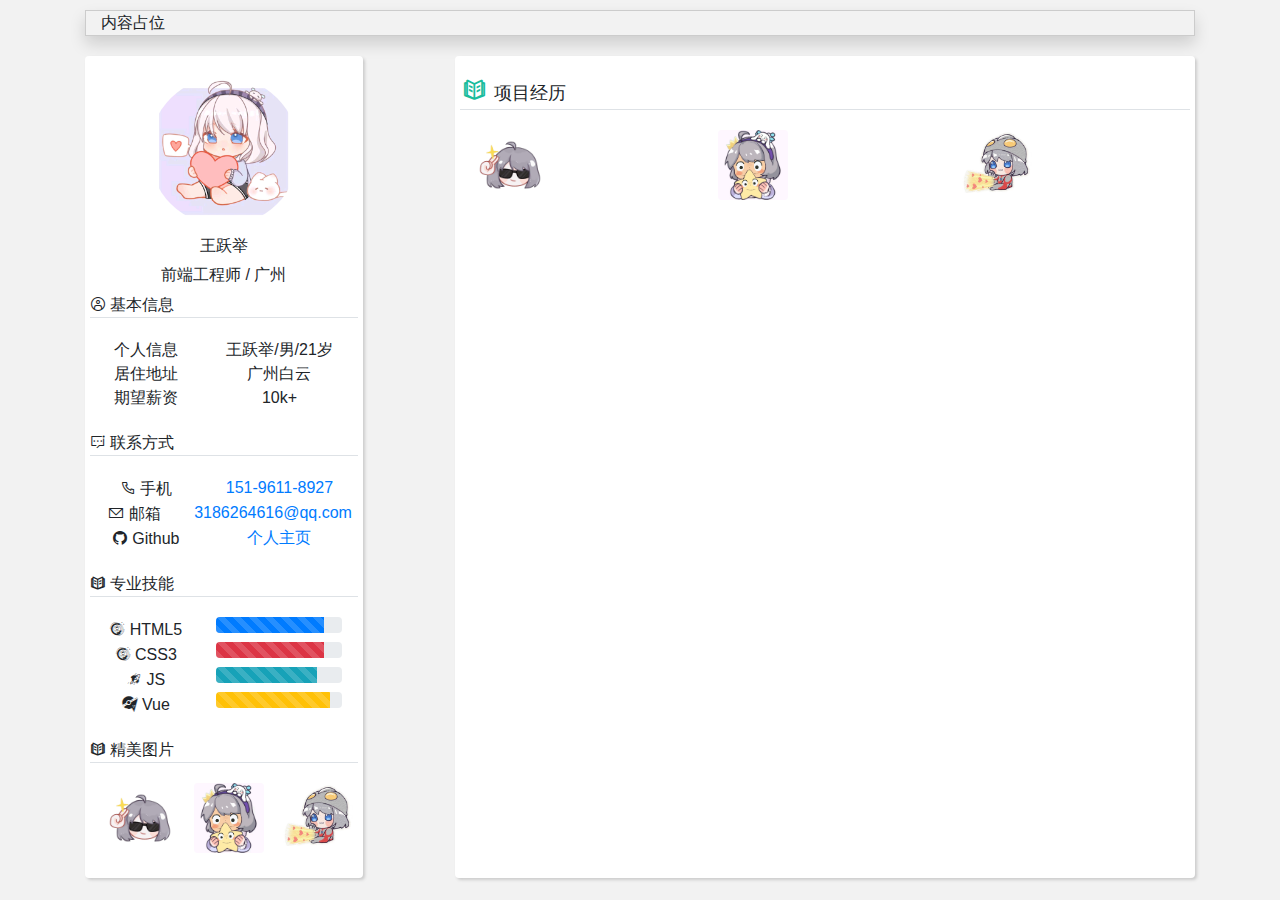
==== index.html @ c23f08d8 "第一次的简历提交" ====
<!DOCTYPE html>
<html lang="en">

<head>
    <meta charset="UTF-8">
    <meta http-equiv="X-UA-Compatible" content="IE=edge">
    <meta name="viewport" content="width=device-width, initial-scale=1.0">
    <title>在线简历</title>
    <link rel="stylesheet" href="./css/bootstrap.min.css">
    <link rel="stylesheet" href="./font/iconfont.css">
    <style>
        body {
            background-color: #f2f2f2;
        }

        .padding {
            padding: 5px;
        }

        .margin-top {
            margin-top: 10px;
        }

        .row {
            height: auto;
            margin: 20px 0;
        }

        .content {
            background-color: #fff;
            box-shadow: 2px 2px 3px #ccc;
        }

        .logo {
            width: 150px;
            height: 150px;
        }

        .demo {
            width: 70px;
            height: 70px;
        }

        .nav-title {
            font-size: 18px;
        }

        .nav-title > .iconfont {
            font-size: 25px;
            color: #1abc9c;
            padding: 2px;
        }
    </style>
</head>

<body>
    <div class="container">

        <div class="container margin-top shadow" style="border:1px solid #ccc">
            <span>内容占位</span>
        </div>

        <div class="row">
            <div class="col-lg-3 mr-auto content rounded padding text-center">
                <div class="padding">
                    <img class="logo rounded-circle margin-top" src="./image/logo.jpg" alt="logo">
                    <h6 class="margin-top">王跃举</h6>
                    <span>前端工程师 / 广州</span>
                </div>

                <div>
                    <span class="text-left border-bottom d-block">
                        <span class="iconfont icon-icon-test3"></span>
                        基本信息
                    </span>
                    <div class="row">
                        <div class="col-5">个人信息</div>
                        <div class="col-7">王跃举/男/21岁</div>

                        <div class="col-5">居住地址</div>
                        <div class="col-7">广州白云</div>

                        <div class="col-5">期望薪资</div>
                        <div class="col-7">10k+</div>
                    </div>
                </div>

                <div>
                    <span class="text-left border-bottom d-block">
                        <span class="iconfont icon-icon-test"></span>
                        联系方式
                    </span>
                    <div class="row">
                        <div class="col-5">
                            <span class="iconfont icon-icon-test1"></span>
                            手机
                        </div>
                        <div class="col-7">
                            <a href="javascript:;">151-9611-8927</a>
                        </div>

                        <div class="col-4">
                            <span class="iconfont icon-icon-test2"></span>
                            邮箱
                        </div>
                        <div class="col-8">
                            <a href="javascript:;">3186264616@qq.com</a>
                        </div>

                        <div class="col-5">
                            <span class="iconfont icon-icon-test4"></span>
                            Github
                        </div>
                        <div class="col-7">
                            <a href="https://github.com/wangyueju">个人主页</a>
                        </div>
                    </div>
                </div>

                <div>
                    <span class="text-left border-bottom d-block">
                        <span class="iconfont icon-zhuanyezhishijineng"></span>
                        专业技能
                    </span>
                    <div class="row">
                        <div class="col-5"><span class="iconfont icon-gerenjineng"></span>
                            HTML5
                        </div>
                        <div class="col-7">
                            <div class="progress">
                                <div class="progress-bar progress-bar-striped progress-bar-animated"
                                    style="width: 85%;"></div>
                            </div>
                        </div>

                        <div class="col-5"><span class="iconfont icon-gerenjineng"></span>
                            CSS3
                        </div>
                        <div class="col-7">
                            <div class="progress">
                                <div class="bg-danger progress-bar progress-bar-striped progress-bar-animated"
                                    style="width: 85%;"></div>
                            </div>
                        </div>

                        <div class="col-5"><span class="iconfont icon-jinengtisheng-01"></span>
                            JS
                        </div>
                        <div class="col-7">
                            <div class="progress">
                                <div class="bg-info progress-bar progress-bar-striped progress-bar-animated"
                                    style="width: 80%;"></div>
                            </div>
                        </div>

                        <div class="col-5"><span class="iconfont icon-instinct-"></span>
                            Vue
                        </div>
                        <div class="col-7">
                            <div class="progress">
                                <div class="bg-warning progress-bar progress-bar-striped progress-bar-animated"
                                    style="width: 90%;"></div>
                            </div>
                        </div>
                    </div>
                </div>

                <div>
                    <span class="text-left border-bottom d-block">
                        <span class="iconfont icon-zhuanyezhishijineng"></span>
                        精美图片
                    </span>
                    <div class="row">
                        <div class="col-4">
                            <img class="demo rounded" src="./image/o.jpg" alt="img">
                        </div>
                        <div class="col-4">
                            <img class="demo rounded" src="./image/i.jpg" alt="img">
                        </div>
                        <div class="col-4">
                            <img class="demo rounded" src="./image/r.jpg" alt="img">
                        </div>
                    </div>
                </div>

            </div>


            <div class="col-lg-8 content rounded padding">
                <div>
                    <span class="text-left border-bottom d-block margin-top nav-title">
                        <span class="iconfont icon-zhuanyezhishijineng"></span>
                        项目经历
                    </span>
                    <div class="row">
                        <div class="col-4">
                            <img class="demo rounded" src="./image/o.jpg" alt="img">
                        </div>
                        <div class="col-4">
                            <img class="demo rounded" src="./image/i.jpg" alt="img">
                        </div>
                        <div class="col-4">
                            <img class="demo rounded" src="./image/r.jpg" alt="img">
                        </div>
                    </div>
                </div>
            </div>
        </div>
    </div>

    <script src="./js/jquery-3.6.0.min.js"></script>
    <script src="./js/bootstrap.min.js"></script>
</body>

</html>
---- font/iconfont.css ----
@font-face {
  font-family: "iconfont"; /* Project id 3654201 */
  src: url('iconfont.woff2?t=1663405766063') format('woff2'),
       url('iconfont.woff?t=1663405766063') format('woff'),
       url('iconfont.ttf?t=1663405766063') format('truetype');
}

.iconfont {
  font-family: "iconfont" !important;
  font-size: 16px;
  font-style: normal;
  -webkit-font-smoothing: antialiased;
  -moz-osx-font-smoothing: grayscale;
}

.icon-instinct-:before {
  content: "\e6c0";
}

.icon-zhuanyezhishijineng:before {
  content: "\e7b6";
}

.icon-icon-test:before {
  content: "\e636";
}

.icon-icon-test1:before {
  content: "\e643";
}

.icon-icon-test2:before {
  content: "\e64b";
}

.icon-icon-test3:before {
  content: "\e64d";
}

.icon-icon-test4:before {
  content: "\e65e";
}

.icon-gerenjineng:before {
  content: "\e612";
}

.icon-jinengtisheng-01:before {
  content: "\e62c";
}
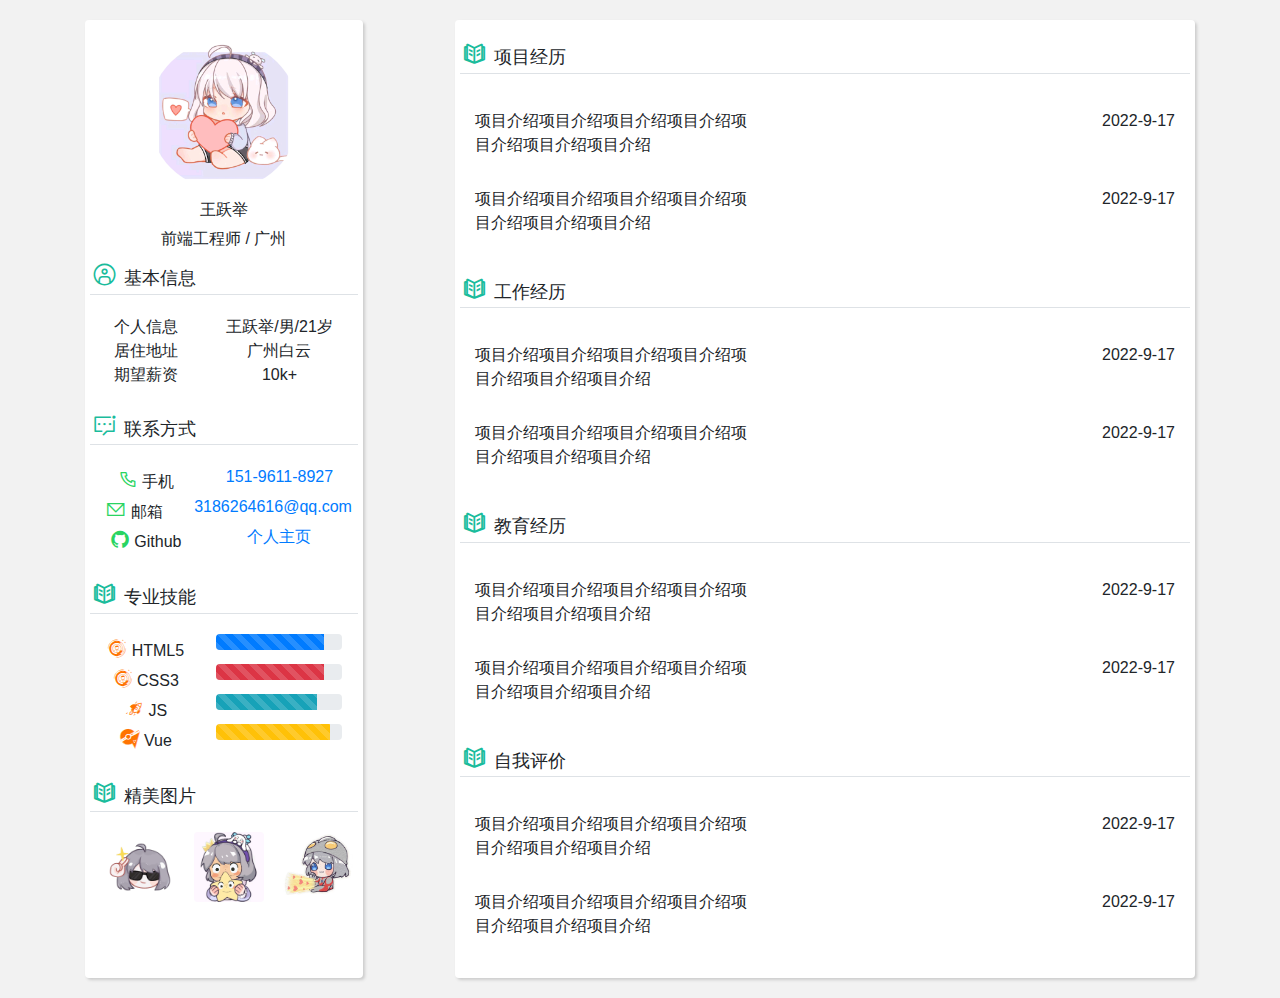
==== commit fc356984: "提交第一次完成的简历" ====
--- a/index.html
+++ b/index.html
@@ -8,6 +8,7 @@
     <title>在线简历</title>
     <link rel="stylesheet" href="./css/bootstrap.min.css">
     <link rel="stylesheet" href="./font/iconfont.css">
+    <meta name="viewport" content="width=device-width, initial-scale=1, shrink-to-fit=no">
     <style>
         body {
             background-color: #f2f2f2;
@@ -26,6 +27,10 @@
             margin: 20px 0;
         }
 
+        .row>.c {
+            padding: 15px;
+        }
+
         .content {
             background-color: #fff;
             box-shadow: 2px 2px 3px #ccc;
@@ -45,20 +50,36 @@
             font-size: 18px;
         }
 
-        .nav-title > .iconfont {
+        .nav-title>.iconfont {
             font-size: 25px;
             color: #1abc9c;
             padding: 2px;
         }
+
+        .iconfont-two {
+            font-size: 20px;
+            color: rgb(41, 212, 98);
+        }
+
+        .iconfont-three {
+            font-size: 20px;
+            color: rgb(255, 115, 0);
+        }
+
+        /* #title-marquee {
+            height: 24px;
+        } */
     </style>
 </head>
 
 <body>
     <div class="container">
 
+        <!-- <span id="title" class="d-none">1111111111111111111111</span>
         <div class="container margin-top shadow" style="border:1px solid #ccc">
-            <span>内容占位</span>
-        </div>
+            <div id="title-marquee"></div>
+        </div> -->
+
 
         <div class="row">
             <div class="col-lg-3 mr-auto content rounded padding text-center">
@@ -69,94 +90,94 @@
                 </div>
 
                 <div>
-                    <span class="text-left border-bottom d-block">
+                    <span class="text-left border-bottom d-block nav-title">
                         <span class="iconfont icon-icon-test3"></span>
                         基本信息
                     </span>
                     <div class="row">
-                        <div class="col-5">个人信息</div>
-                        <div class="col-7">王跃举/男/21岁</div>
-
-                        <div class="col-5">居住地址</div>
-                        <div class="col-7">广州白云</div>
-
-                        <div class="col-5">期望薪资</div>
-                        <div class="col-7">10k+</div>
-                    </div>
-                </div>
-
-                <div>
-                    <span class="text-left border-bottom d-block">
+                        <div class="col-sm-5">个人信息</div>
+                        <div class="col-sm-7">王跃举/男/21岁</div>
+
+                        <div class="col-sm-5">居住地址</div>
+                        <div class="col-sm-7">广州白云</div>
+
+                        <div class="col-sm-5">期望薪资</div>
+                        <div class="col-sm-7">10k+</div>
+                    </div>
+                </div>
+
+                <div>
+                    <span class="text-left border-bottom d-block nav-title">
                         <span class="iconfont icon-icon-test"></span>
                         联系方式
                     </span>
                     <div class="row">
-                        <div class="col-5">
-                            <span class="iconfont icon-icon-test1"></span>
+                        <div class="col-sm-5">
+                            <span class="iconfont icon-icon-test1 iconfont-two"></span>
                             手机
                         </div>
-                        <div class="col-7">
+                        <div class="col-sm-7">
                             <a href="javascript:;">151-9611-8927</a>
                         </div>
 
-                        <div class="col-4">
-                            <span class="iconfont icon-icon-test2"></span>
+                        <div class="col-sm-4">
+                            <span class="iconfont icon-icon-test2 iconfont-two"></span>
                             邮箱
                         </div>
-                        <div class="col-8">
+                        <div class="col-sm-8">
                             <a href="javascript:;">3186264616@qq.com</a>
                         </div>
 
-                        <div class="col-5">
-                            <span class="iconfont icon-icon-test4"></span>
+                        <div class="col-sm-5">
+                            <span class="iconfont icon-icon-test4 iconfont-two"></span>
                             Github
                         </div>
-                        <div class="col-7">
+                        <div class="col-sm-7">
                             <a href="https://github.com/wangyueju">个人主页</a>
                         </div>
                     </div>
                 </div>
 
                 <div>
-                    <span class="text-left border-bottom d-block">
+                    <span class="text-left border-bottom d-block nav-title">
                         <span class="iconfont icon-zhuanyezhishijineng"></span>
                         专业技能
                     </span>
                     <div class="row">
-                        <div class="col-5"><span class="iconfont icon-gerenjineng"></span>
+                        <div class="col-sm-5"><span class="iconfont icon-gerenjineng iconfont-three"></span>
                             HTML5
                         </div>
-                        <div class="col-7">
+                        <div class="col-sm-7">
                             <div class="progress">
                                 <div class="progress-bar progress-bar-striped progress-bar-animated"
                                     style="width: 85%;"></div>
                             </div>
                         </div>
 
-                        <div class="col-5"><span class="iconfont icon-gerenjineng"></span>
+                        <div class="col-sm-5"><span class="iconfont icon-gerenjineng iconfont-three"></span>
                             CSS3
                         </div>
-                        <div class="col-7">
+                        <div class="col-sm-7">
                             <div class="progress">
                                 <div class="bg-danger progress-bar progress-bar-striped progress-bar-animated"
                                     style="width: 85%;"></div>
                             </div>
                         </div>
 
-                        <div class="col-5"><span class="iconfont icon-jinengtisheng-01"></span>
+                        <div class="col-sm-5"><span class="iconfont icon-jinengtisheng-01 iconfont-three"></span>
                             JS
                         </div>
-                        <div class="col-7">
+                        <div class="col-sm-7">
                             <div class="progress">
                                 <div class="bg-info progress-bar progress-bar-striped progress-bar-animated"
                                     style="width: 80%;"></div>
                             </div>
                         </div>
 
-                        <div class="col-5"><span class="iconfont icon-instinct-"></span>
+                        <div class="col-sm-5"><span class="iconfont icon-instinct- iconfont-three"></span>
                             Vue
                         </div>
-                        <div class="col-7">
+                        <div class="col-sm-7">
                             <div class="progress">
                                 <div class="bg-warning progress-bar progress-bar-striped progress-bar-animated"
                                     style="width: 90%;"></div>
@@ -166,18 +187,18 @@
                 </div>
 
                 <div>
-                    <span class="text-left border-bottom d-block">
+                    <span class="text-left border-bottom d-block nav-title">
                         <span class="iconfont icon-zhuanyezhishijineng"></span>
                         精美图片
                     </span>
                     <div class="row">
-                        <div class="col-4">
+                        <div class="col-sm-4">
                             <img class="demo rounded" src="./image/o.jpg" alt="img">
                         </div>
-                        <div class="col-4">
+                        <div class="col-sm-4">
                             <img class="demo rounded" src="./image/i.jpg" alt="img">
                         </div>
-                        <div class="col-4">
+                        <div class="col-sm-4">
                             <img class="demo rounded" src="./image/r.jpg" alt="img">
                         </div>
                     </div>
@@ -193,15 +214,49 @@
                         项目经历
                     </span>
                     <div class="row">
-                        <div class="col-4">
-                            <img class="demo rounded" src="./image/o.jpg" alt="img">
-                        </div>
-                        <div class="col-4">
-                            <img class="demo rounded" src="./image/i.jpg" alt="img">
-                        </div>
-                        <div class="col-4">
-                            <img class="demo rounded" src="./image/r.jpg" alt="img">
-                        </div>
+                        <div class="c col-sm-5">项目介绍项目介绍项目介绍项目介绍项目介绍项目介绍项目介绍</div>
+                        <div class="c col-sm-7 text-right">2022-9-17</div>
+                        <div class="c col-sm-5">项目介绍项目介绍项目介绍项目介绍项目介绍项目介绍项目介绍</div>
+                        <div class="c col-sm-7 text-right">2022-9-17</div>
+                    </div>
+                </div>
+
+                <div>
+                    <span class="text-left border-bottom d-block margin-top nav-title">
+                        <span class="iconfont icon-zhuanyezhishijineng"></span>
+                        工作经历
+                    </span>
+                    <div class="row">
+                        <div class="c col-sm-5">项目介绍项目介绍项目介绍项目介绍项目介绍项目介绍项目介绍</div>
+                        <div class="c col-sm-7 text-right">2022-9-17</div>
+                        <div class="c col-sm-5">项目介绍项目介绍项目介绍项目介绍项目介绍项目介绍项目介绍</div>
+                        <div class="c col-sm-7 text-right">2022-9-17</div>
+                    </div>
+                </div>
+
+                <div>
+                    <span class="text-left border-bottom d-block margin-top nav-title">
+                        <span class="iconfont icon-zhuanyezhishijineng"></span>
+                        教育经历
+                    </span>
+                    <div class="row">
+                        <div class="c col-sm-5">项目介绍项目介绍项目介绍项目介绍项目介绍项目介绍项目介绍</div>
+                        <div class="c col-sm-7 text-right">2022-9-17</div>
+                        <div class="c col-sm-5">项目介绍项目介绍项目介绍项目介绍项目介绍项目介绍项目介绍</div>
+                        <div class="c col-sm-7 text-right">2022-9-17</div>
+                    </div>
+                </div>
+
+                <div>
+                    <span class="text-left border-bottom d-block margin-top nav-title">
+                        <span class="iconfont icon-zhuanyezhishijineng"></span>
+                        自我评价
+                    </span>
+                    <div class="row">
+                        <div class="c col-sm-5">项目介绍项目介绍项目介绍项目介绍项目介绍项目介绍项目介绍</div>
+                        <div class="c col-sm-7 text-right">2022-9-17</div>
+                        <div class="c col-sm-5">项目介绍项目介绍项目介绍项目介绍项目介绍项目介绍项目介绍</div>
+                        <div class="c col-sm-7 text-right">2022-9-17</div>
                     </div>
                 </div>
             </div>
@@ -210,6 +265,19 @@
 
     <script src="./js/jquery-3.6.0.min.js"></script>
     <script src="./js/bootstrap.min.js"></script>
+    <script>
+        $(function () {
+            // function typeWriting() {
+            //     let index = 0;
+            //     let word = document.getElementById("title").innerHTML;
+            //     function type() {
+            //         document.getElementById("title-marquee").innerText = word.substring(0,index++)
+            //     }
+            //     setInterval(type,100)
+            // }
+            // typeWriting()
+        })
+    </script>
 </body>
 
 </html>